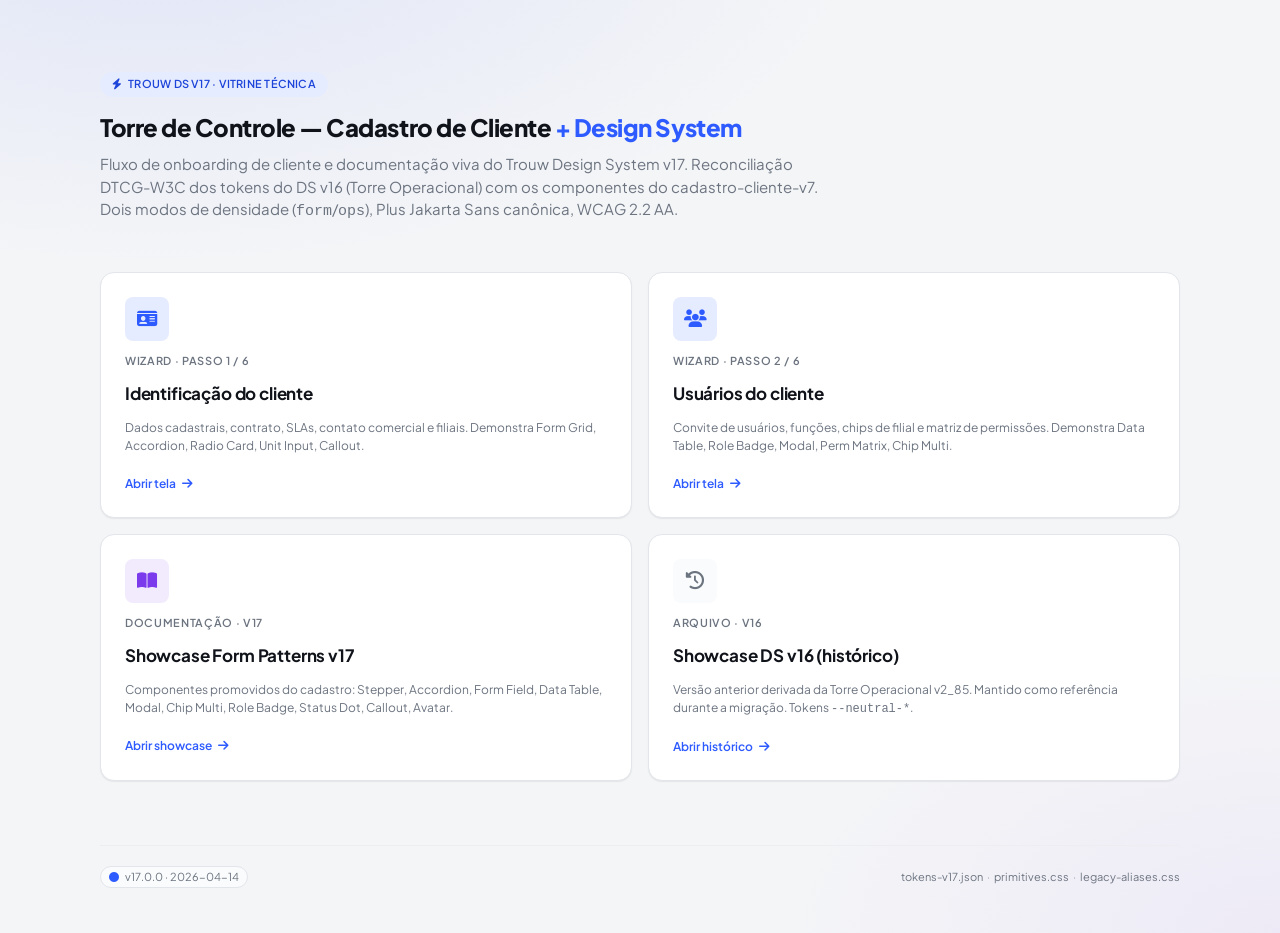
==== index.html @ 4d4650b5 "Initial commit — Torre de Controle Cadastro v1 + DS v17 - Hub (index.html) com links pras 4 paginas " ====
<!DOCTYPE html>
<html lang="pt-BR">
<head>
<meta charset="UTF-8">
<meta name="viewport" content="width=device-width, initial-scale=1.0">
<title>Torre de Controle · Cadastro & DS v17</title>
<meta name="description" content="Vitrine do Trouw Design System v17 — fluxo de cadastro de cliente e showcase de componentes.">
<link rel="stylesheet" href="https://cdnjs.cloudflare.com/ajax/libs/font-awesome/6.4.0/css/all.min.css">
<link rel="preconnect" href="https://fonts.googleapis.com">
<link rel="preconnect" href="https://fonts.gstatic.com" crossorigin>
<link href="https://fonts.googleapis.com/css2?family=Plus+Jakarta+Sans:wght@300;400;500;600;700;800&display=swap" rel="stylesheet">
<link rel="stylesheet" href="/styles/ds-v17-primitives.css">
<link rel="stylesheet" href="/styles/ds-v17-legacy-aliases.css">
<style>
  *{margin:0;padding:0;box-sizing:border-box}
  html,body{min-height:100%}
  body{
    font-family:var(--font-sans);
    background:
      radial-gradient(1200px 600px at 12% -10%, rgba(46,91,255,.10), transparent 60%),
      radial-gradient(900px 500px at 100% 100%, rgba(124,58,237,.06), transparent 55%),
      var(--bg-app);
    color:var(--text-default);
    display:flex;flex-direction:column;align-items:center;
    padding:72px 24px 48px;
  }
  .wrap{width:100%;max-width:1080px}

  header{margin-bottom:48px}
  .eyebrow{
    display:inline-flex;align-items:center;gap:var(--s-2);
    background:var(--primary-soft);
    color:var(--primary-hover);
    padding:var(--s-2h) var(--s-4);
    border-radius:var(--r-pill);
    font-size:var(--fs-xs);font-weight:var(--fw-semibold);
    letter-spacing:.02em;text-transform:uppercase;
    margin-bottom:var(--s-5);
  }
  h1{
    font-size:var(--fs-3xl);font-weight:var(--fw-extrabold);
    letter-spacing:-.02em;line-height:var(--lh-tight);
    margin-bottom:var(--s-4);
  }
  h1 em{font-style:normal;color:var(--primary)}
  .lede{
    font-size:var(--fs-lg);color:var(--text-muted);
    max-width:720px;line-height:var(--lh-default);
  }

  .grid{
    display:grid;grid-template-columns:repeat(2,1fr);
    gap:var(--s-5);margin-top:var(--s-10);
  }
  @media (max-width:720px){ .grid{grid-template-columns:1fr} }

  .card{
    background:var(--bg-surface);
    border:1px solid var(--border-default);
    border-radius:var(--r-xl);
    padding:var(--s-8);
    box-shadow:var(--sh-1);
    display:flex;flex-direction:column;gap:var(--s-4);
    text-decoration:none;color:inherit;
    transition:transform .15s ease, border-color .15s ease, box-shadow .15s ease;
  }
  .card:hover{
    transform:translateY(-2px);
    border-color:var(--border-focus);
    box-shadow:var(--sh-2);
  }
  .card:focus-visible{
    outline:2px solid var(--border-focus);outline-offset:3px;
  }
  .card-ico{
    width:44px;height:44px;border-radius:var(--r-base);
    background:var(--primary-soft);color:var(--primary);
    display:flex;align-items:center;justify-content:center;
    font-size:18px;
  }
  .card-kind{
    font-size:var(--fs-xs);color:var(--text-muted);
    text-transform:uppercase;letter-spacing:.06em;font-weight:var(--fw-semibold);
  }
  .card-title{
    font-size:var(--fs-xl);font-weight:var(--fw-bold);
    color:var(--text-default);letter-spacing:-.01em;
  }
  .card-desc{
    font-size:var(--fs-sm);color:var(--text-muted);line-height:var(--lh-default);
  }
  .card-cta{
    margin-top:var(--s-3);display:inline-flex;align-items:center;gap:var(--s-2);
    color:var(--primary);font-weight:var(--fw-semibold);font-size:var(--fs-sm);
  }
  .card-cta i{transition:transform .15s ease}
  .card:hover .card-cta i{transform:translateX(4px)}

  .card.variant-docs .card-ico{
    background:rgba(124,58,237,.10);color:#7C3AED;
  }
  .card.variant-archive .card-ico{
    background:var(--bg-subtle);color:var(--text-muted);
  }
  .card.variant-archive:hover{border-color:var(--border-strong)}

  footer{
    margin-top:64px;padding-top:var(--s-6);
    border-top:1px solid var(--border-subtle);
    font-size:var(--fs-xs);color:var(--text-subtle);
    display:flex;justify-content:space-between;align-items:center;
    flex-wrap:wrap;gap:var(--s-3);
  }
  footer a{color:var(--text-muted);text-decoration:none}
  footer a:hover{color:var(--primary)}
  .pill-tech{
    display:inline-flex;align-items:center;gap:var(--s-2);
    background:var(--bg-subtle);border:1px solid var(--border-default);
    border-radius:var(--r-pill);padding:var(--s-1) var(--s-3);
    font-size:var(--fs-xs);color:var(--text-muted);
  }
  .pill-tech i{color:var(--primary);font-size:10px}
</style>
</head>
<body>

<div class="wrap">
  <header>
    <span class="eyebrow"><i class="fas fa-bolt"></i> Trouw DS v17 · Vitrine Técnica</span>
    <h1>Torre de Controle — Cadastro de Cliente <em>+ Design System</em></h1>
    <p class="lede">
      Fluxo de onboarding de cliente e documentação viva do Trouw Design System v17.
      Reconciliação DTCG-W3C dos tokens do DS v16 (Torre Operacional) com os
      componentes do cadastro-cliente-v7. Dois modos de densidade (<code>form</code>/<code>ops</code>),
      Plus Jakarta Sans canônica, WCAG 2.2 AA.
    </p>
  </header>

  <main class="grid">

    <a href="/cadastro/step-1-identificacao" class="card">
      <div class="card-ico"><i class="fas fa-id-card"></i></div>
      <div class="card-kind">Wizard · Passo 1 / 6</div>
      <div class="card-title">Identificação do cliente</div>
      <p class="card-desc">
        Dados cadastrais, contrato, SLAs, contato comercial e filiais.
        Demonstra Form Grid, Accordion, Radio Card, Unit Input, Callout.
      </p>
      <span class="card-cta">Abrir tela <i class="fas fa-arrow-right"></i></span>
    </a>

    <a href="/cadastro/step-2-usuarios" class="card">
      <div class="card-ico"><i class="fas fa-users"></i></div>
      <div class="card-kind">Wizard · Passo 2 / 6</div>
      <div class="card-title">Usuários do cliente</div>
      <p class="card-desc">
        Convite de usuários, funções, chips de filial e matriz de permissões.
        Demonstra Data Table, Role Badge, Modal, Perm Matrix, Chip Multi.
      </p>
      <span class="card-cta">Abrir tela <i class="fas fa-arrow-right"></i></span>
    </a>

    <a href="/docs/showcase-v17" class="card variant-docs">
      <div class="card-ico"><i class="fas fa-book-open"></i></div>
      <div class="card-kind">Documentação · v17</div>
      <div class="card-title">Showcase Form Patterns v17</div>
      <p class="card-desc">
        Componentes promovidos do cadastro: Stepper, Accordion, Form Field,
        Data Table, Modal, Chip Multi, Role Badge, Status Dot, Callout, Avatar.
      </p>
      <span class="card-cta">Abrir showcase <i class="fas fa-arrow-right"></i></span>
    </a>

    <a href="/docs/showcase-v16" class="card variant-archive">
      <div class="card-ico"><i class="fas fa-clock-rotate-left"></i></div>
      <div class="card-kind">Arquivo · v16</div>
      <div class="card-title">Showcase DS v16 (histórico)</div>
      <p class="card-desc">
        Versão anterior derivada da Torre Operacional v2_85. Mantido como
        referência durante a migração. Tokens <code>--neutral-*</code>.
      </p>
      <span class="card-cta">Abrir histórico <i class="fas fa-arrow-right"></i></span>
    </a>

  </main>

  <footer>
    <div>
      <span class="pill-tech"><i class="fas fa-circle"></i> v17.0.0 · 2026-04-14</span>
    </div>
    <div>
      <a href="/tokens/tokens-v17.json" target="_blank">tokens-v17.json</a>
      &nbsp;·&nbsp;
      <a href="/styles/ds-v17-primitives.css" target="_blank">primitives.css</a>
      &nbsp;·&nbsp;
      <a href="/styles/ds-v17-legacy-aliases.css" target="_blank">legacy-aliases.css</a>
    </div>
  </footer>
</div>

</body>
</html>
---- styles/ds-v17-primitives.css ----
/* =====================================================================
   Trouw Design System v17 — Primitives & Semantics
   ---------------------------------------------------------------------
   Arquivo único, consumível direto em produto. Define as 2 camadas:
     1) Primitivos (gray-*, trouw-*, s-*, fs-*, r-*, sh-*, sev-*, op-*)
     2) Semânticos (bg-*, text-*, border-*, primary-*, feedback-*)

   Regras de ouro:
     · Nunca consuma primitivo direto em código de produto. Use semantic.
     · Default de densidade é "form". Adicione [data-density="ops"] no
       <body> (ou container) para a Torre / telas densas.
     · Fonte canônica: Plus Jakarta Sans + tabular-nums.

   Version: 17.0.0   ·   2026-04-14
   Sources: DS v16 + cadastro-cliente-v7
   ===================================================================== */

:root {
  /* ═══════════════════════════════════════════════════════════════════
     1 · PRIMITIVOS — CORES NEUTRAIS
     Nunca referencie em produto. Use via semantic.
     ═══════════════════════════════════════════════════════════════════ */
  --gray-0:   #FFFFFF;
  --gray-50:  #FAFBFC;
  --gray-100: #F4F5F7;
  --gray-150: #ECEEF1;  /* novo v17 — hover intermediário */
  --gray-200: #E2E5EA;
  --gray-300: #CBD0D9;
  --gray-400: #9AA2AE;
  --gray-500: #6C7480;
  --gray-600: #4A5160;
  --gray-700: #333A47;
  --gray-800: #1F242E;
  --gray-900: #10131A;
  --gray-950: #0B0E14;  /* dark mode deep */

  /* ═══════════════════════════════════════════════════════════════════
     PRIMITIVOS — MARCA (Trouw blue)
     ═══════════════════════════════════════════════════════════════════ */
  --trouw-50:  #F0F4FF;
  --trouw-100: #E6ECFF;
  --trouw-400: #5A7DFF;
  --trouw-500: #2E5BFF;
  --trouw-600: #1E45D9;

  /* ═══════════════════════════════════════════════════════════════════
     PRIMITIVOS — FEEDBACK / STATUS
     ═══════════════════════════════════════════════════════════════════ */
  --ok-100:     #DEF3E7;
  --ok-500:     #1F9E5C;

  --warn-100:   #FCF1DD;
  --warn-500:   #E89A1A;
  --warn-700:   #92400E;  /* text sobre warn-soft bg */

  --danger-100: #FCE7E5;
  --danger-500: #D9342B;
  --danger-600: #B82820;  /* destructive hover */

  --info-100:   #DEEBF6;
  --info-500:   #2E7DC1;

  /* ═══════════════════════════════════════════════════════════════════
     PRIMITIVOS — SEVERIDADE (oficial v17)
     Eventos, alertas, prioridade de SM. Usar com variante -soft também.
     ═══════════════════════════════════════════════════════════════════ */
  --sev-info:      var(--gray-500);
  --sev-info-soft: rgba(108, 116, 128, .12);
  --sev-low:       var(--info-500);
  --sev-low-soft:  rgba(46, 125, 193, .12);
  --sev-med:       var(--warn-500);
  --sev-med-soft:  rgba(232, 154, 26, .14);
  --sev-high:      #E85D1A;
  --sev-high-soft: rgba(232, 93, 26, .14);
  --sev-crit:      var(--danger-500);
  --sev-crit-soft: rgba(217, 52, 43, .14);

  /* ═══════════════════════════════════════════════════════════════════
     PRIMITIVOS — OPERAÇÃO (antes "cliente")
     Cor de identificação visual por contrato.
     ═══════════════════════════════════════════════════════════════════ */
  --op-kellux:  #7C3AED;
  --op-bombril: #0891B2;
  --op-fenza:   #65A30D;

  /* AI accent — sugestões geradas por agente */
  --ai-600: #7C3AED;

  /* ═══════════════════════════════════════════════════════════════════
     PRIMITIVOS — SPACING
     Base 4pt. Nomenclatura --s-N.
     ═══════════════════════════════════════════════════════════════════ */
  --s-1:   2px;
  --s-2h:  4px;   /* half — base 4pt */
  --s-2:   6px;
  --s-3:   8px;
  --s-4:  12px;
  --s-5:  16px;
  --s-6:  20px;
  --s-8:  24px;
  --s-9:  28px;
  --s-10: 32px;
  --s-12: 48px;   /* novo v17 */

  /* ═══════════════════════════════════════════════════════════════════
     PRIMITIVOS — TIPOGRAFIA
     Default: mode "form". Alternar via [data-density="ops"].
     ═══════════════════════════════════════════════════════════════════ */
  --font-sans: 'Plus Jakarta Sans', system-ui, -apple-system, 'Segoe UI',
               Roboto, Helvetica, Arial, sans-serif;
  --font-mono: 'JetBrains Mono', ui-monospace, SFMono-Regular, Menlo,
               Consolas, monospace;

  /* Font weights */
  --fw-light:      300;
  --fw-regular:    400;
  --fw-medium:     500;
  --fw-semibold:   600;
  --fw-bold:       700;
  --fw-extrabold:  800;

  /* Line heights */
  --lh-tight:   1.2;
  --lh-snug:    1.35;
  --lh-default: 1.5;
  --lh-relaxed: 1.65;

  /* Font sizes — mode form (default) */
  --fs-xs:   11px;
  --fs-sm:   12px;
  --fs-base: 13px;
  --fs-md:   14px;
  --fs-lg:   15px;
  --fs-xl:   17px;
  --fs-2xl:  20px;
  --fs-3xl:  24px;

  /* ═══════════════════════════════════════════════════════════════════
     PRIMITIVOS — RADIUS
     ═══════════════════════════════════════════════════════════════════ */
  --r-sm:   4px;
  --r-md:   6px;
  --r-base: 8px;
  --r-lg:  10px;
  --r-xl:  14px;
  --r-2xl: 20px;
  --r-pill: 999px;

  /* ═══════════════════════════════════════════════════════════════════
     PRIMITIVOS — SHADOWS
     Valores v7 — mais sutis, melhores em light mode.
     ═══════════════════════════════════════════════════════════════════ */
  --sh-1: 0 1px 2px rgba(15, 20, 30, .04),
          0 1px 1px rgba(15, 20, 30, .03);
  --sh-2: 0 4px 12px rgba(15, 20, 30, .06),
          0 2px  4px rgba(15, 20, 30, .04);
  --sh-3: 0 12px 32px rgba(15, 20, 30, .10),
          0  4px  8px rgba(15, 20, 30, .05);

  /* ═══════════════════════════════════════════════════════════════════
     2 · SEMÂNTICOS — BACKGROUNDS
     Esses são os tokens que o produto consome.
     ═══════════════════════════════════════════════════════════════════ */
  --bg-app:      var(--gray-100);
  --bg-surface:  var(--gray-0);
  --bg-subtle:   var(--gray-50);
  --bg-sunken:   var(--gray-100);
  --bg-emphasis: var(--gray-150);
  --bg-hover:    var(--gray-100);
  --bg-active:   var(--gray-150);
  --bg-inverse:  var(--gray-900);

  /* ═══════════════════════════════════════════════════════════════════
     SEMÂNTICOS — TEXT
     ═══════════════════════════════════════════════════════════════════ */
  --text-default: var(--gray-900);
  --text-muted:   var(--gray-500);  /* AA em todos os bg */
  --text-subtle:  var(--gray-400);
  --text-inverse: var(--gray-0);
  --text-brand:   var(--trouw-600);
  /* NOTA: --text-t4 foi REMOVIDO na v17 (falhava WCAG AA 1.67:1). */

  /* ═══════════════════════════════════════════════════════════════════
     SEMÂNTICOS — BORDERS
     ═══════════════════════════════════════════════════════════════════ */
  --border-default: var(--gray-200);
  --border-strong:  var(--gray-300);
  --border-subtle:  var(--gray-150);  /* divisor interno sutil */
  --border-focus:   var(--trouw-500);

  /* ═══════════════════════════════════════════════════════════════════
     SEMÂNTICOS — PRIMARY
     ═══════════════════════════════════════════════════════════════════ */
  --primary:             var(--trouw-500);
  --primary-hover:       var(--trouw-600);
  --primary-soft:        var(--trouw-100);
  --primary-soft-strong: rgba(46, 91, 255, .20);

  /* ═══════════════════════════════════════════════════════════════════
     SEMÂNTICOS — FEEDBACK (ok / warn / danger / info)
     ═══════════════════════════════════════════════════════════════════ */
  --feedback-ok:          var(--ok-500);
  --feedback-ok-soft:     var(--ok-100);
  --feedback-warn:        var(--warn-500);
  --feedback-warn-soft:   var(--warn-100);
  --feedback-danger:      var(--danger-500);
  --feedback-danger-soft: var(--danger-100);
  --feedback-info:        var(--info-500);
  --feedback-info-soft:   var(--info-100);
}

/* =====================================================================
   MODE ops — DENSIDADE ALTA (Torre Operacional)
   Ativar com [data-density="ops"] no <body> ou container raiz.
   Só redefine fontSizes. O resto permanece.
   ===================================================================== */
[data-density="ops"] {
  --fs-3xs:  8px;
  --fs-2xs:  9px;
  --fs-xs:  10px;
  --fs-sm:  11px;
  --fs-base:12px;
  --fs-md:  13px;
  --fs-lg:  14px;
  --fs-xl:  16px;
  --fs-2xl: 18px;
  --fs-3xl: 21px;
}

/* =====================================================================
   BASE — reset mínimo + fonte canônica
   Opcional — importe apenas se quiser aplicar default no body.
   ===================================================================== */
html {
  -webkit-text-size-adjust: 100%;
  -webkit-font-smoothing: antialiased;
  -moz-osx-font-smoothing: grayscale;
  text-rendering: optimizeLegibility;
}

body {
  font-family: var(--font-sans);
  font-size: var(--fs-base);
  font-weight: var(--fw-regular);
  line-height: var(--lh-default);
  color: var(--text-default);
  background: var(--bg-app);
}

/* Números com tabular-nums — crítico pra tabelas, códigos, KPIs */
.num,
.tnum,
[data-num],
table td,
table th,
code,
kbd,
samp,
pre {
  font-variant-numeric: tabular-nums;
  font-feature-settings: 'tnum' 1;
}

/* Foco visível (WCAG 2.2 AA) */
:focus-visible {
  outline: 2px solid var(--border-focus);
  outline-offset: 2px;
  border-radius: var(--r-sm);
}

/* Respeita preferência de redução de movimento */
@media (prefers-reduced-motion: reduce) {
  *,
  *::before,
  *::after {
    animation-duration: 0.01ms !important;
    animation-iteration-count: 1 !important;
    transition-duration: 0.01ms !important;
    scroll-behavior: auto !important;
  }
}
---- styles/ds-v17-legacy-aliases.css ----
/* =====================================================================
   Trouw DS v17 — Legacy Aliases (v16 → v17)
   ---------------------------------------------------------------------
   IMPORTAR SEMPRE DEPOIS de ds-v17-primitives.css.

   Propósito:
     Mapear nomes antigos do DS v16 para os novos tokens da v17, pra
     que arquivos legados (torre-operacional-v2_85, showcase-v16, etc.)
     continuem funcionando enquanto o time migra.

   Escopo temporário:
     · Remover quando todos os produtos estiverem migrados.
     · Target: v18 (pós-migração da Torre em produção).

   Não adicione aliases novos aqui. Se um token v16 foi removido
   intencionalmente (ex: --t4), NÃO crie alias — corrija o consumo.

   Version: 17.0.0   ·   2026-04-14
   ===================================================================== */

:root {
  /* ═══════════════════════════════════════════════════════════════════
     CORES NEUTRAIS — --neutral-* → --gray-*
     ═══════════════════════════════════════════════════════════════════ */
  --neutral-0:   var(--gray-0);
  --neutral-50:  var(--gray-50);
  --neutral-100: var(--gray-100);
  --neutral-200: var(--gray-200);
  --neutral-300: var(--gray-300);
  --neutral-400: var(--gray-400);
  --neutral-500: var(--gray-500);
  --neutral-600: var(--gray-600);
  --neutral-700: var(--gray-700);
  --neutral-800: var(--gray-800);
  --neutral-900: var(--gray-900);
  --neutral-950: var(--gray-950);

  /* ═══════════════════════════════════════════════════════════════════
     MARCA — --info-500 (v16 era primary) → --primary / --trouw-500
     Obs: --info-500 legado apontava pra azul primário. Na v17 o
     azul primário é --trouw-500 e --info-500 é feedback informativo.
     Para não quebrar v16 que usava --info-500 como primário, NÃO
     criamos alias inverso. Migrar chamadas manualmente:
       --info-500 (uso primário no v16) → --primary
       --info-500 (uso informativo no v16) → --feedback-info
     ═══════════════════════════════════════════════════════════════════ */

  /* ═══════════════════════════════════════════════════════════════════
     FEEDBACK — nomes v16 → v17 (adiciona sufixo numérico)
     ═══════════════════════════════════════════════════════════════════ */
  --success-500: var(--ok-500);
  --success-50:  var(--ok-100);
  --success-200: var(--ok-100);  /* v16 tinha 2 softs; v17 consolida em 1 */

  --warning-500: var(--warn-500);
  --warning-700: var(--warn-700);
  --warning-50:  var(--warn-100);
  --warning-200: var(--warn-100);

  --danger-50:   var(--danger-100);
  --danger-200:  var(--danger-100);

  /* ═══════════════════════════════════════════════════════════════════
     SPACING — --space-* → --s-*
     ═══════════════════════════════════════════════════════════════════ */
  --space-1: var(--s-2h);   /* 4px */
  --space-2: var(--s-3);    /* 8px */
  --space-3: var(--s-4);    /* 12px */
  --space-4: var(--s-5);    /* 16px */
  --space-5: var(--s-6);    /* 20px */
  --space-6: var(--s-8);    /* 24px */
  --space-7: var(--s-9);    /* 28px */
  --space-8: var(--s-10);   /* 32px */

  /* ═══════════════════════════════════════════════════════════════════
     TIPOGRAFIA — --text-N (v16 font-size) → --fs-N
     OBS: v16 usava --text-md, v17 tem granularidade diferente.
     Mapeamento abaixo resolve pros nomes legados.
     ═══════════════════════════════════════════════════════════════════ */
  --text-2xs: var(--fs-xs);   /* v16 8px → v17 11px no form, 9px ops */
  --text-xs:  var(--fs-xs);
  --text-sm:  var(--fs-sm);
  --text-base:var(--fs-base);
  --text-md:  var(--fs-base); /* v16 13px = v17 base */
  --text-lg:  var(--fs-lg);
  --text-xl:  var(--fs-xl);
  --text-2xl: var(--fs-2xl);
  --text-3xl: var(--fs-3xl);

  /* Aliases de font-family que existiam em v16 (apontavam todos pra
     Plus Jakarta — eram redundantes). Consolidar em --font-sans. */
  --font: var(--font-sans);
  --f-d:  var(--font-sans);
  --f-u:  var(--font-sans);
  --f-m:  var(--font-sans);

  /* ═══════════════════════════════════════════════════════════════════
     RADIUS — --radius-* → --r-*
     ═══════════════════════════════════════════════════════════════════ */
  --radius-sm:   var(--r-sm);
  --radius-md:   var(--r-md);
  --radius-base: var(--r-base);
  --radius-lg:   var(--r-lg);
  --radius-xl:   var(--r-xl);
  --radius-2xl:  var(--r-2xl);
  --radius-full: var(--r-pill);

  /* ═══════════════════════════════════════════════════════════════════
     ELEVATION — --elev-N → --sh-N
     ═══════════════════════════════════════════════════════════════════ */
  --elev-1: var(--sh-1);
  --elev-2: var(--sh-2);
  --elev-3: var(--sh-3);

  /* ═══════════════════════════════════════════════════════════════════
     BG — --sN → --bg-*
     ═══════════════════════════════════════════════════════════════════ */
  --s1: var(--bg-surface);
  --s2: var(--bg-subtle);
  --s3: var(--bg-sunken);
  --s4: var(--bg-emphasis);

  --bg:         var(--bg-app);
  --canvas:     var(--bg-app);
  --sidebar-bg: var(--bg-surface);

  /* ═══════════════════════════════════════════════════════════════════
     TEXT — --tN → --text-*
     NOTA: --t4 NÃO tem alias. Era o cinza 1.67:1 (falha AA).
     Se algo ainda referenciar --t4, corrigir manualmente pra
     --text-subtle com opacity ≤0.7 OU repensar hierarquia.
     ═══════════════════════════════════════════════════════════════════ */
  --t1: var(--text-default);
  --t2: var(--text-muted);
  --t3: var(--text-subtle);
  /* --t4: REMOVIDO sem alias. */

  /* ═══════════════════════════════════════════════════════════════════
     BORDER — --border / --bN → --border-*
     ═══════════════════════════════════════════════════════════════════ */
  --border: var(--border-default);
  --b1:     var(--border-default);
  --b2:     var(--border-strong);
  --b3:     var(--border-strong);  /* v16 b3 raramente usado → strong */

  /* ═══════════════════════════════════════════════════════════════════
     ACCENT / PRIMARY — --blue* → --primary*
     ═══════════════════════════════════════════════════════════════════ */
  --blue:    var(--primary);
  --blue-s:  var(--primary-soft);
  --blue-m:  var(--primary-soft-strong);

  /* ═══════════════════════════════════════════════════════════════════
     FEEDBACK DIRECT — cores diretas do v16 → --feedback-*
     ═══════════════════════════════════════════════════════════════════ */
  --red:     var(--feedback-danger);
  --red-s:   var(--feedback-danger-soft);

  --amber:   var(--feedback-warn);
  --amber-s: var(--feedback-warn-soft);

  --green:   var(--feedback-ok);
  --green-s: var(--feedback-ok-soft);

  --cyan:    var(--feedback-info);

  /* --orange não era feedback, era severidade high. Mapear. */
  --orange:  var(--sev-high);

  /* --purple era usado só em ai-600. Manter ai-600 direto. */
  /* --purple: NÃO aliased — corrigir manualmente pra --ai-600 */

  /* ═══════════════════════════════════════════════════════════════════
     RISK (SM Card) → SEVERIDADE
     v16 tinha --risk-low/medium/high/critical. v17 promove pra
     --sev-low/med/high/crit oficial.
     ═══════════════════════════════════════════════════════════════════ */
  --risk-low:      var(--sev-low);
  --risk-medium:   var(--sev-med);
  --risk-high:     var(--sev-high);
  --risk-critical: var(--sev-crit);
}

/* =====================================================================
   DEPRECATION WARNINGS (debug)
   Descomente pra highlightar usos legados via outline vermelho
   durante auditoria visual. Não deixe em produção.
   ===================================================================== */
/*
[class*="--neutral-"],
[class*="--space-"],
[class*="--text-xs"],
[class*="--radius-"],
[class*="--elev-"] {
  outline: 1px dashed var(--feedback-danger) !important;
}
*/
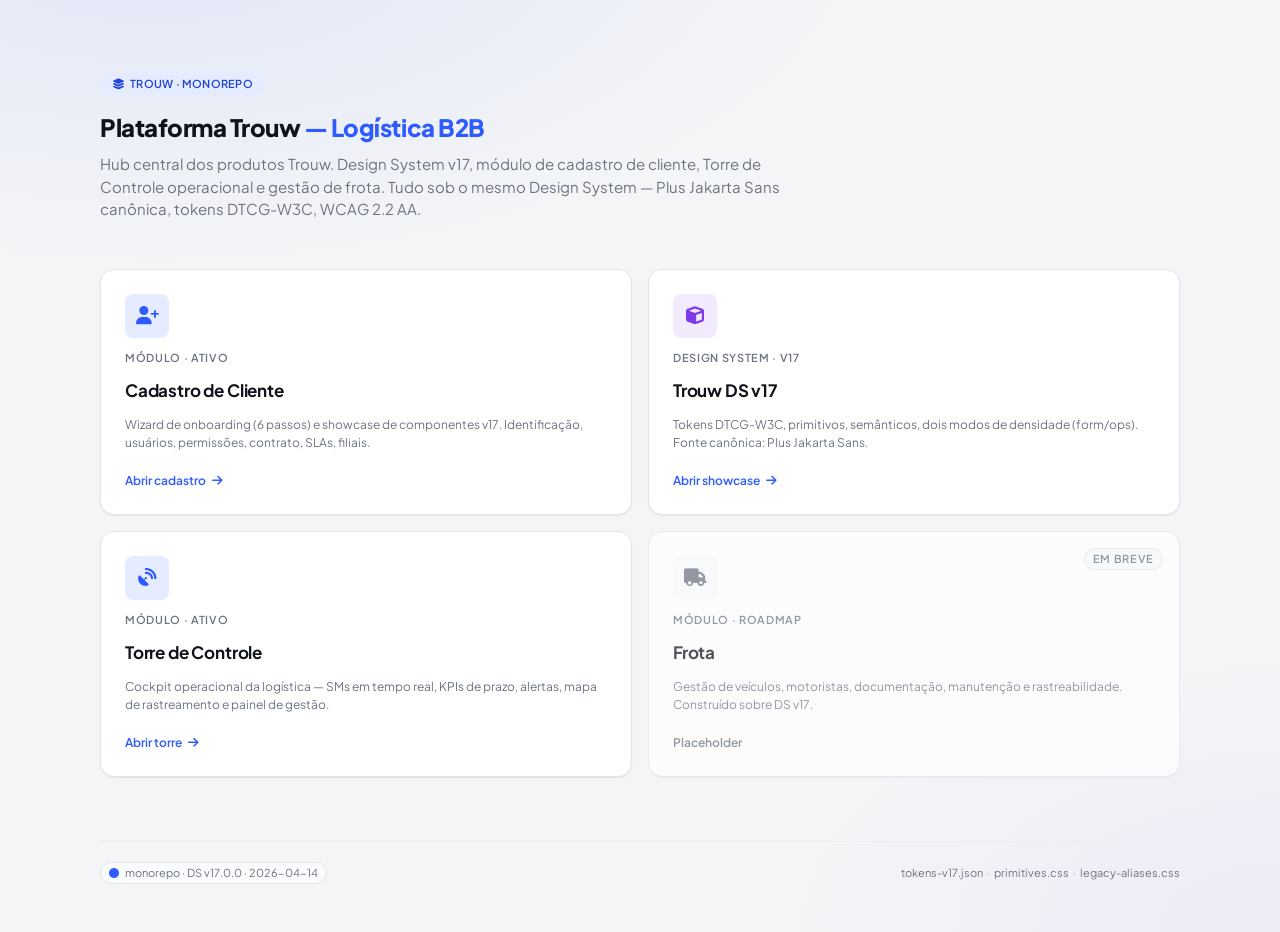
==== commit bc3676c7: "feat: Torre de Controle entra no monorepo - Adiciona torre-de-controle/index.html (base v2_86 — cock" ====
--- a/index.html
+++ b/index.html
@@ -3,14 +3,14 @@
 <head>
 <meta charset="UTF-8">
 <meta name="viewport" content="width=device-width, initial-scale=1.0">
-<title>Torre de Controle · Cadastro & DS v17</title>
-<meta name="description" content="Vitrine do Trouw Design System v17 — fluxo de cadastro de cliente e showcase de componentes.">
+<title>Trouw · Monorepo</title>
+<meta name="description" content="Monorepo Trouw — Design System v17, Cadastro, Torre de Controle e Frota.">
 <link rel="stylesheet" href="https://cdnjs.cloudflare.com/ajax/libs/font-awesome/6.4.0/css/all.min.css">
 <link rel="preconnect" href="https://fonts.googleapis.com">
 <link rel="preconnect" href="https://fonts.gstatic.com" crossorigin>
 <link href="https://fonts.googleapis.com/css2?family=Plus+Jakarta+Sans:wght@300;400;500;600;700;800&display=swap" rel="stylesheet">
-<link rel="stylesheet" href="/styles/ds-v17-primitives.css">
-<link rel="stylesheet" href="/styles/ds-v17-legacy-aliases.css">
+<link rel="stylesheet" href="/ds/v17/styles/ds-v17-primitives.css">
+<link rel="stylesheet" href="/ds/v17/styles/ds-v17-legacy-aliases.css">
 <style>
   *{margin:0;padding:0;box-sizing:border-box}
   html,body{min-height:100%}
@@ -63,6 +63,7 @@
     display:flex;flex-direction:column;gap:var(--s-4);
     text-decoration:none;color:inherit;
     transition:transform .15s ease, border-color .15s ease, box-shadow .15s ease;
+    position:relative;
   }
   .card:hover{
     transform:translateY(-2px);
@@ -96,13 +97,26 @@
   .card-cta i{transition:transform .15s ease}
   .card:hover .card-cta i{transform:translateX(4px)}
 
-  .card.variant-docs .card-ico{
+  .card.variant-ds .card-ico{
     background:rgba(124,58,237,.10);color:#7C3AED;
   }
-  .card.variant-archive .card-ico{
+  .card.variant-soon{
+    opacity:.72;
+  }
+  .card.variant-soon .card-ico{
     background:var(--bg-subtle);color:var(--text-muted);
   }
-  .card.variant-archive:hover{border-color:var(--border-strong)}
+  .card.variant-soon:hover{border-color:var(--border-strong);transform:none;box-shadow:var(--sh-1)}
+  .card.variant-soon .card-cta{color:var(--text-muted)}
+  .card.variant-soon .card-cta i{display:none}
+  .badge-soon{
+    position:absolute;top:var(--s-5);right:var(--s-5);
+    font-size:var(--fs-xs);font-weight:var(--fw-semibold);
+    background:var(--bg-subtle);color:var(--text-muted);
+    padding:var(--s-1) var(--s-3);border-radius:var(--r-pill);
+    text-transform:uppercase;letter-spacing:.06em;
+    border:1px solid var(--border-default);
+  }
 
   footer{
     margin-top:64px;padding-top:var(--s-6);
@@ -126,74 +140,74 @@
 
 <div class="wrap">
   <header>
-    <span class="eyebrow"><i class="fas fa-bolt"></i> Trouw DS v17 · Vitrine Técnica</span>
-    <h1>Torre de Controle — Cadastro de Cliente <em>+ Design System</em></h1>
+    <span class="eyebrow"><i class="fas fa-layer-group"></i> Trouw · Monorepo</span>
+    <h1>Plataforma Trouw <em>— Logística B2B</em></h1>
     <p class="lede">
-      Fluxo de onboarding de cliente e documentação viva do Trouw Design System v17.
-      Reconciliação DTCG-W3C dos tokens do DS v16 (Torre Operacional) com os
-      componentes do cadastro-cliente-v7. Dois modos de densidade (<code>form</code>/<code>ops</code>),
-      Plus Jakarta Sans canônica, WCAG 2.2 AA.
+      Hub central dos produtos Trouw. Design System v17, módulo de cadastro de cliente,
+      Torre de Controle operacional e gestão de frota. Tudo sob o mesmo Design System —
+      Plus Jakarta Sans canônica, tokens DTCG-W3C, WCAG 2.2 AA.
     </p>
   </header>
 
   <main class="grid">
 
-    <a href="/cadastro/step-1-identificacao" class="card">
-      <div class="card-ico"><i class="fas fa-id-card"></i></div>
-      <div class="card-kind">Wizard · Passo 1 / 6</div>
-      <div class="card-title">Identificação do cliente</div>
-      <p class="card-desc">
-        Dados cadastrais, contrato, SLAs, contato comercial e filiais.
-        Demonstra Form Grid, Accordion, Radio Card, Unit Input, Callout.
-      </p>
-      <span class="card-cta">Abrir tela <i class="fas fa-arrow-right"></i></span>
+    <a href="/cadastro/cliente/" class="card">
+      <div class="card-ico"><i class="fas fa-user-plus"></i></div>
+      <div class="card-kind">Módulo · Ativo</div>
+      <div class="card-title">Cadastro de Cliente</div>
+      <p class="card-desc">
+        Wizard de onboarding (6 passos) e showcase de componentes v17.
+        Identificação, usuários, permissões, contrato, SLAs, filiais.
+      </p>
+      <span class="card-cta">Abrir cadastro <i class="fas fa-arrow-right"></i></span>
     </a>
 
-    <a href="/cadastro/step-2-usuarios" class="card">
-      <div class="card-ico"><i class="fas fa-users"></i></div>
-      <div class="card-kind">Wizard · Passo 2 / 6</div>
-      <div class="card-title">Usuários do cliente</div>
-      <p class="card-desc">
-        Convite de usuários, funções, chips de filial e matriz de permissões.
-        Demonstra Data Table, Role Badge, Modal, Perm Matrix, Chip Multi.
-      </p>
-      <span class="card-cta">Abrir tela <i class="fas fa-arrow-right"></i></span>
-    </a>
-
-    <a href="/docs/showcase-v17" class="card variant-docs">
-      <div class="card-ico"><i class="fas fa-book-open"></i></div>
-      <div class="card-kind">Documentação · v17</div>
-      <div class="card-title">Showcase Form Patterns v17</div>
-      <p class="card-desc">
-        Componentes promovidos do cadastro: Stepper, Accordion, Form Field,
-        Data Table, Modal, Chip Multi, Role Badge, Status Dot, Callout, Avatar.
+    <a href="/cadastro/cliente/docs/showcase-v17" class="card variant-ds">
+      <div class="card-ico"><i class="fas fa-cube"></i></div>
+      <div class="card-kind">Design System · v17</div>
+      <div class="card-title">Trouw DS v17</div>
+      <p class="card-desc">
+        Tokens DTCG-W3C, primitivos, semânticos, dois modos de densidade
+        (form/ops). Fonte canônica: Plus Jakarta Sans.
       </p>
       <span class="card-cta">Abrir showcase <i class="fas fa-arrow-right"></i></span>
     </a>
 
-    <a href="/docs/showcase-v16" class="card variant-archive">
-      <div class="card-ico"><i class="fas fa-clock-rotate-left"></i></div>
-      <div class="card-kind">Arquivo · v16</div>
-      <div class="card-title">Showcase DS v16 (histórico)</div>
-      <p class="card-desc">
-        Versão anterior derivada da Torre Operacional v2_85. Mantido como
-        referência durante a migração. Tokens <code>--neutral-*</code>.
-      </p>
-      <span class="card-cta">Abrir histórico <i class="fas fa-arrow-right"></i></span>
+    <a href="/torre-de-controle/" class="card">
+      <div class="card-ico"><i class="fas fa-satellite-dish"></i></div>
+      <div class="card-kind">Módulo · Ativo</div>
+      <div class="card-title">Torre de Controle</div>
+      <p class="card-desc">
+        Cockpit operacional da logística — SMs em tempo real, KPIs de prazo,
+        alertas, mapa de rastreamento e painel de gestão.
+      </p>
+      <span class="card-cta">Abrir torre <i class="fas fa-arrow-right"></i></span>
     </a>
+
+    <div class="card variant-soon" aria-disabled="true">
+      <span class="badge-soon">em breve</span>
+      <div class="card-ico"><i class="fas fa-truck"></i></div>
+      <div class="card-kind">Módulo · Roadmap</div>
+      <div class="card-title">Frota</div>
+      <p class="card-desc">
+        Gestão de veículos, motoristas, documentação, manutenção e rastreabilidade.
+        Construído sobre DS v17.
+      </p>
+      <span class="card-cta">Placeholder</span>
+    </div>
 
   </main>
 
   <footer>
     <div>
-      <span class="pill-tech"><i class="fas fa-circle"></i> v17.0.0 · 2026-04-14</span>
+      <span class="pill-tech"><i class="fas fa-circle"></i> monorepo · DS v17.0.0 · 2026-04-14</span>
     </div>
     <div>
-      <a href="/tokens/tokens-v17.json" target="_blank">tokens-v17.json</a>
+      <a href="/ds/v17/tokens-v17.json" target="_blank">tokens-v17.json</a>
       &nbsp;·&nbsp;
-      <a href="/styles/ds-v17-primitives.css" target="_blank">primitives.css</a>
+      <a href="/ds/v17/styles/ds-v17-primitives.css" target="_blank">primitives.css</a>
       &nbsp;·&nbsp;
-      <a href="/styles/ds-v17-legacy-aliases.css" target="_blank">legacy-aliases.css</a>
+      <a href="/ds/v17/styles/ds-v17-legacy-aliases.css" target="_blank">legacy-aliases.css</a>
     </div>
   </footer>
 </div>
--- a/ds/v17/styles/ds-v17-primitives.css
+++ b/ds/v17/styles/ds-v17-primitives.css
@@ -0,0 +1,281 @@
+/* =====================================================================
+   Trouw Design System v17 — Primitives & Semantics
+   ---------------------------------------------------------------------
+   Arquivo único, consumível direto em produto. Define as 2 camadas:
+     1) Primitivos (gray-*, trouw-*, s-*, fs-*, r-*, sh-*, sev-*, op-*)
+     2) Semânticos (bg-*, text-*, border-*, primary-*, feedback-*)
+
+   Regras de ouro:
+     · Nunca consuma primitivo direto em código de produto. Use semantic.
+     · Default de densidade é "form". Adicione [data-density="ops"] no
+       <body> (ou container) para a Torre / telas densas.
+     · Fonte canônica: Plus Jakarta Sans + tabular-nums.
+
+   Version: 17.0.0   ·   2026-04-14
+   Sources: DS v16 + cadastro-cliente-v7
+   ===================================================================== */
+
+:root {
+  /* ═══════════════════════════════════════════════════════════════════
+     1 · PRIMITIVOS — CORES NEUTRAIS
+     Nunca referencie em produto. Use via semantic.
+     ═══════════════════════════════════════════════════════════════════ */
+  --gray-0:   #FFFFFF;
+  --gray-50:  #FAFBFC;
+  --gray-100: #F4F5F7;
+  --gray-150: #ECEEF1;  /* novo v17 — hover intermediário */
+  --gray-200: #E2E5EA;
+  --gray-300: #CBD0D9;
+  --gray-400: #9AA2AE;
+  --gray-500: #6C7480;
+  --gray-600: #4A5160;
+  --gray-700: #333A47;
+  --gray-800: #1F242E;
+  --gray-900: #10131A;
+  --gray-950: #0B0E14;  /* dark mode deep */
+
+  /* ═══════════════════════════════════════════════════════════════════
+     PRIMITIVOS — MARCA (Trouw blue)
+     ═══════════════════════════════════════════════════════════════════ */
+  --trouw-50:  #F0F4FF;
+  --trouw-100: #E6ECFF;
+  --trouw-400: #5A7DFF;
+  --trouw-500: #2E5BFF;
+  --trouw-600: #1E45D9;
+
+  /* ═══════════════════════════════════════════════════════════════════
+     PRIMITIVOS — FEEDBACK / STATUS
+     ═══════════════════════════════════════════════════════════════════ */
+  --ok-100:     #DEF3E7;
+  --ok-500:     #1F9E5C;
+
+  --warn-100:   #FCF1DD;
+  --warn-500:   #E89A1A;
+  --warn-700:   #92400E;  /* text sobre warn-soft bg */
+
+  --danger-100: #FCE7E5;
+  --danger-500: #D9342B;
+  --danger-600: #B82820;  /* destructive hover */
+
+  --info-100:   #DEEBF6;
+  --info-500:   #2E7DC1;
+
+  /* ═══════════════════════════════════════════════════════════════════
+     PRIMITIVOS — SEVERIDADE (oficial v17)
+     Eventos, alertas, prioridade de SM. Usar com variante -soft também.
+     ═══════════════════════════════════════════════════════════════════ */
+  --sev-info:      var(--gray-500);
+  --sev-info-soft: rgba(108, 116, 128, .12);
+  --sev-low:       var(--info-500);
+  --sev-low-soft:  rgba(46, 125, 193, .12);
+  --sev-med:       var(--warn-500);
+  --sev-med-soft:  rgba(232, 154, 26, .14);
+  --sev-high:      #E85D1A;
+  --sev-high-soft: rgba(232, 93, 26, .14);
+  --sev-crit:      var(--danger-500);
+  --sev-crit-soft: rgba(217, 52, 43, .14);
+
+  /* ═══════════════════════════════════════════════════════════════════
+     PRIMITIVOS — OPERAÇÃO (antes "cliente")
+     Cor de identificação visual por contrato.
+     ═══════════════════════════════════════════════════════════════════ */
+  --op-kellux:  #7C3AED;
+  --op-bombril: #0891B2;
+  --op-fenza:   #65A30D;
+
+  /* AI accent — sugestões geradas por agente */
+  --ai-600: #7C3AED;
+
+  /* ═══════════════════════════════════════════════════════════════════
+     PRIMITIVOS — SPACING
+     Base 4pt. Nomenclatura --s-N.
+     ═══════════════════════════════════════════════════════════════════ */
+  --s-1:   2px;
+  --s-2h:  4px;   /* half — base 4pt */
+  --s-2:   6px;
+  --s-3:   8px;
+  --s-4:  12px;
+  --s-5:  16px;
+  --s-6:  20px;
+  --s-8:  24px;
+  --s-9:  28px;
+  --s-10: 32px;
+  --s-12: 48px;   /* novo v17 */
+
+  /* ═══════════════════════════════════════════════════════════════════
+     PRIMITIVOS — TIPOGRAFIA
+     Default: mode "form". Alternar via [data-density="ops"].
+     ═══════════════════════════════════════════════════════════════════ */
+  --font-sans: 'Plus Jakarta Sans', system-ui, -apple-system, 'Segoe UI',
+               Roboto, Helvetica, Arial, sans-serif;
+  --font-mono: 'JetBrains Mono', ui-monospace, SFMono-Regular, Menlo,
+               Consolas, monospace;
+
+  /* Font weights */
+  --fw-light:      300;
+  --fw-regular:    400;
+  --fw-medium:     500;
+  --fw-semibold:   600;
+  --fw-bold:       700;
+  --fw-extrabold:  800;
+
+  /* Line heights */
+  --lh-tight:   1.2;
+  --lh-snug:    1.35;
+  --lh-default: 1.5;
+  --lh-relaxed: 1.65;
+
+  /* Font sizes — mode form (default) */
+  --fs-xs:   11px;
+  --fs-sm:   12px;
+  --fs-base: 13px;
+  --fs-md:   14px;
+  --fs-lg:   15px;
+  --fs-xl:   17px;
+  --fs-2xl:  20px;
+  --fs-3xl:  24px;
+
+  /* ═══════════════════════════════════════════════════════════════════
+     PRIMITIVOS — RADIUS
+     ═══════════════════════════════════════════════════════════════════ */
+  --r-sm:   4px;
+  --r-md:   6px;
+  --r-base: 8px;
+  --r-lg:  10px;
+  --r-xl:  14px;
+  --r-2xl: 20px;
+  --r-pill: 999px;
+
+  /* ═══════════════════════════════════════════════════════════════════
+     PRIMITIVOS — SHADOWS
+     Valores v7 — mais sutis, melhores em light mode.
+     ═══════════════════════════════════════════════════════════════════ */
+  --sh-1: 0 1px 2px rgba(15, 20, 30, .04),
+          0 1px 1px rgba(15, 20, 30, .03);
+  --sh-2: 0 4px 12px rgba(15, 20, 30, .06),
+          0 2px  4px rgba(15, 20, 30, .04);
+  --sh-3: 0 12px 32px rgba(15, 20, 30, .10),
+          0  4px  8px rgba(15, 20, 30, .05);
+
+  /* ═══════════════════════════════════════════════════════════════════
+     2 · SEMÂNTICOS — BACKGROUNDS
+     Esses são os tokens que o produto consome.
+     ═══════════════════════════════════════════════════════════════════ */
+  --bg-app:      var(--gray-100);
+  --bg-surface:  var(--gray-0);
+  --bg-subtle:   var(--gray-50);
+  --bg-sunken:   var(--gray-100);
+  --bg-emphasis: var(--gray-150);
+  --bg-hover:    var(--gray-100);
+  --bg-active:   var(--gray-150);
+  --bg-inverse:  var(--gray-900);
+
+  /* ═══════════════════════════════════════════════════════════════════
+     SEMÂNTICOS — TEXT
+     ═══════════════════════════════════════════════════════════════════ */
+  --text-default: var(--gray-900);
+  --text-muted:   var(--gray-500);  /* AA em todos os bg */
+  --text-subtle:  var(--gray-400);
+  --text-inverse: var(--gray-0);
+  --text-brand:   var(--trouw-600);
+  /* NOTA: --text-t4 foi REMOVIDO na v17 (falhava WCAG AA 1.67:1). */
+
+  /* ═══════════════════════════════════════════════════════════════════
+     SEMÂNTICOS — BORDERS
+     ═══════════════════════════════════════════════════════════════════ */
+  --border-default: var(--gray-200);
+  --border-strong:  var(--gray-300);
+  --border-subtle:  var(--gray-150);  /* divisor interno sutil */
+  --border-focus:   var(--trouw-500);
+
+  /* ═══════════════════════════════════════════════════════════════════
+     SEMÂNTICOS — PRIMARY
+     ═══════════════════════════════════════════════════════════════════ */
+  --primary:             var(--trouw-500);
+  --primary-hover:       var(--trouw-600);
+  --primary-soft:        var(--trouw-100);
+  --primary-soft-strong: rgba(46, 91, 255, .20);
+
+  /* ═══════════════════════════════════════════════════════════════════
+     SEMÂNTICOS — FEEDBACK (ok / warn / danger / info)
+     ═══════════════════════════════════════════════════════════════════ */
+  --feedback-ok:          var(--ok-500);
+  --feedback-ok-soft:     var(--ok-100);
+  --feedback-warn:        var(--warn-500);
+  --feedback-warn-soft:   var(--warn-100);
+  --feedback-danger:      var(--danger-500);
+  --feedback-danger-soft: var(--danger-100);
+  --feedback-info:        var(--info-500);
+  --feedback-info-soft:   var(--info-100);
+}
+
+/* =====================================================================
+   MODE ops — DENSIDADE ALTA (Torre Operacional)
+   Ativar com [data-density="ops"] no <body> ou container raiz.
+   Só redefine fontSizes. O resto permanece.
+   ===================================================================== */
+[data-density="ops"] {
+  --fs-3xs:  8px;
+  --fs-2xs:  9px;
+  --fs-xs:  10px;
+  --fs-sm:  11px;
+  --fs-base:12px;
+  --fs-md:  13px;
+  --fs-lg:  14px;
+  --fs-xl:  16px;
+  --fs-2xl: 18px;
+  --fs-3xl: 21px;
+}
+
+/* =====================================================================
+   BASE — reset mínimo + fonte canônica
+   Opcional — importe apenas se quiser aplicar default no body.
+   ===================================================================== */
+html {
+  -webkit-text-size-adjust: 100%;
+  -webkit-font-smoothing: antialiased;
+  -moz-osx-font-smoothing: grayscale;
+  text-rendering: optimizeLegibility;
+}
+
+body {
+  font-family: var(--font-sans);
+  font-size: var(--fs-base);
+  font-weight: var(--fw-regular);
+  line-height: var(--lh-default);
+  color: var(--text-default);
+  background: var(--bg-app);
+}
+
+/* Números com tabular-nums — crítico pra tabelas, códigos, KPIs */
+.num,
+.tnum,
+[data-num],
+table td,
+table th,
+code,
+kbd,
+samp,
+pre {
+  font-variant-numeric: tabular-nums;
+  font-feature-settings: 'tnum' 1;
+}
+
+/* Foco visível (WCAG 2.2 AA) */
+:focus-visible {
+  outline: 2px solid var(--border-focus);
+  outline-offset: 2px;
+  border-radius: var(--r-sm);
+}
+
+/* Respeita preferência de redução de movimento */
+@media (prefers-reduced-motion: reduce) {
+  *,
+  *::before,
+  *::after {
+    animation-duration: 0.01ms !important;
+    animation-iteration-count: 1 !important;
+    transition-duration: 0.01ms !important;
+    scroll-behavior: auto !important;
+  }
+}
--- a/ds/v17/styles/ds-v17-legacy-aliases.css
+++ b/ds/v17/styles/ds-v17-legacy-aliases.css
@@ -0,0 +1,197 @@
+/* =====================================================================
+   Trouw DS v17 — Legacy Aliases (v16 → v17)
+   ---------------------------------------------------------------------
+   IMPORTAR SEMPRE DEPOIS de ds-v17-primitives.css.
+
+   Propósito:
+     Mapear nomes antigos do DS v16 para os novos tokens da v17, pra
+     que arquivos legados (torre-operacional-v2_85, showcase-v16, etc.)
+     continuem funcionando enquanto o time migra.
+
+   Escopo temporário:
+     · Remover quando todos os produtos estiverem migrados.
+     · Target: v18 (pós-migração da Torre em produção).
+
+   Não adicione aliases novos aqui. Se um token v16 foi removido
+   intencionalmente (ex: --t4), NÃO crie alias — corrija o consumo.
+
+   Version: 17.0.0   ·   2026-04-14
+   ===================================================================== */
+
+:root {
+  /* ═══════════════════════════════════════════════════════════════════
+     CORES NEUTRAIS — --neutral-* → --gray-*
+     ═══════════════════════════════════════════════════════════════════ */
+  --neutral-0:   var(--gray-0);
+  --neutral-50:  var(--gray-50);
+  --neutral-100: var(--gray-100);
+  --neutral-200: var(--gray-200);
+  --neutral-300: var(--gray-300);
+  --neutral-400: var(--gray-400);
+  --neutral-500: var(--gray-500);
+  --neutral-600: var(--gray-600);
+  --neutral-700: var(--gray-700);
+  --neutral-800: var(--gray-800);
+  --neutral-900: var(--gray-900);
+  --neutral-950: var(--gray-950);
+
+  /* ═══════════════════════════════════════════════════════════════════
+     MARCA — --info-500 (v16 era primary) → --primary / --trouw-500
+     Obs: --info-500 legado apontava pra azul primário. Na v17 o
+     azul primário é --trouw-500 e --info-500 é feedback informativo.
+     Para não quebrar v16 que usava --info-500 como primário, NÃO
+     criamos alias inverso. Migrar chamadas manualmente:
+       --info-500 (uso primário no v16) → --primary
+       --info-500 (uso informativo no v16) → --feedback-info
+     ═══════════════════════════════════════════════════════════════════ */
+
+  /* ═══════════════════════════════════════════════════════════════════
+     FEEDBACK — nomes v16 → v17 (adiciona sufixo numérico)
+     ═══════════════════════════════════════════════════════════════════ */
+  --success-500: var(--ok-500);
+  --success-50:  var(--ok-100);
+  --success-200: var(--ok-100);  /* v16 tinha 2 softs; v17 consolida em 1 */
+
+  --warning-500: var(--warn-500);
+  --warning-700: var(--warn-700);
+  --warning-50:  var(--warn-100);
+  --warning-200: var(--warn-100);
+
+  --danger-50:   var(--danger-100);
+  --danger-200:  var(--danger-100);
+
+  /* ═══════════════════════════════════════════════════════════════════
+     SPACING — --space-* → --s-*
+     ═══════════════════════════════════════════════════════════════════ */
+  --space-1: var(--s-2h);   /* 4px */
+  --space-2: var(--s-3);    /* 8px */
+  --space-3: var(--s-4);    /* 12px */
+  --space-4: var(--s-5);    /* 16px */
+  --space-5: var(--s-6);    /* 20px */
+  --space-6: var(--s-8);    /* 24px */
+  --space-7: var(--s-9);    /* 28px */
+  --space-8: var(--s-10);   /* 32px */
+
+  /* ═══════════════════════════════════════════════════════════════════
+     TIPOGRAFIA — --text-N (v16 font-size) → --fs-N
+     OBS: v16 usava --text-md, v17 tem granularidade diferente.
+     Mapeamento abaixo resolve pros nomes legados.
+     ═══════════════════════════════════════════════════════════════════ */
+  --text-2xs: var(--fs-xs);   /* v16 8px → v17 11px no form, 9px ops */
+  --text-xs:  var(--fs-xs);
+  --text-sm:  var(--fs-sm);
+  --text-base:var(--fs-base);
+  --text-md:  var(--fs-base); /* v16 13px = v17 base */
+  --text-lg:  var(--fs-lg);
+  --text-xl:  var(--fs-xl);
+  --text-2xl: var(--fs-2xl);
+  --text-3xl: var(--fs-3xl);
+
+  /* Aliases de font-family que existiam em v16 (apontavam todos pra
+     Plus Jakarta — eram redundantes). Consolidar em --font-sans. */
+  --font: var(--font-sans);
+  --f-d:  var(--font-sans);
+  --f-u:  var(--font-sans);
+  --f-m:  var(--font-sans);
+
+  /* ═══════════════════════════════════════════════════════════════════
+     RADIUS — --radius-* → --r-*
+     ═══════════════════════════════════════════════════════════════════ */
+  --radius-sm:   var(--r-sm);
+  --radius-md:   var(--r-md);
+  --radius-base: var(--r-base);
+  --radius-lg:   var(--r-lg);
+  --radius-xl:   var(--r-xl);
+  --radius-2xl:  var(--r-2xl);
+  --radius-full: var(--r-pill);
+
+  /* ═══════════════════════════════════════════════════════════════════
+     ELEVATION — --elev-N → --sh-N
+     ═══════════════════════════════════════════════════════════════════ */
+  --elev-1: var(--sh-1);
+  --elev-2: var(--sh-2);
+  --elev-3: var(--sh-3);
+
+  /* ═══════════════════════════════════════════════════════════════════
+     BG — --sN → --bg-*
+     ═══════════════════════════════════════════════════════════════════ */
+  --s1: var(--bg-surface);
+  --s2: var(--bg-subtle);
+  --s3: var(--bg-sunken);
+  --s4: var(--bg-emphasis);
+
+  --bg:         var(--bg-app);
+  --canvas:     var(--bg-app);
+  --sidebar-bg: var(--bg-surface);
+
+  /* ═══════════════════════════════════════════════════════════════════
+     TEXT — --tN → --text-*
+     NOTA: --t4 NÃO tem alias. Era o cinza 1.67:1 (falha AA).
+     Se algo ainda referenciar --t4, corrigir manualmente pra
+     --text-subtle com opacity ≤0.7 OU repensar hierarquia.
+     ═══════════════════════════════════════════════════════════════════ */
+  --t1: var(--text-default);
+  --t2: var(--text-muted);
+  --t3: var(--text-subtle);
+  /* --t4: REMOVIDO sem alias. */
+
+  /* ═══════════════════════════════════════════════════════════════════
+     BORDER — --border / --bN → --border-*
+     ═══════════════════════════════════════════════════════════════════ */
+  --border: var(--border-default);
+  --b1:     var(--border-default);
+  --b2:     var(--border-strong);
+  --b3:     var(--border-strong);  /* v16 b3 raramente usado → strong */
+
+  /* ═══════════════════════════════════════════════════════════════════
+     ACCENT / PRIMARY — --blue* → --primary*
+     ═══════════════════════════════════════════════════════════════════ */
+  --blue:    var(--primary);
+  --blue-s:  var(--primary-soft);
+  --blue-m:  var(--primary-soft-strong);
+
+  /* ═══════════════════════════════════════════════════════════════════
+     FEEDBACK DIRECT — cores diretas do v16 → --feedback-*
+     ═══════════════════════════════════════════════════════════════════ */
+  --red:     var(--feedback-danger);
+  --red-s:   var(--feedback-danger-soft);
+
+  --amber:   var(--feedback-warn);
+  --amber-s: var(--feedback-warn-soft);
+
+  --green:   var(--feedback-ok);
+  --green-s: var(--feedback-ok-soft);
+
+  --cyan:    var(--feedback-info);
+
+  /* --orange não era feedback, era severidade high. Mapear. */
+  --orange:  var(--sev-high);
+
+  /* --purple era usado só em ai-600. Manter ai-600 direto. */
+  /* --purple: NÃO aliased — corrigir manualmente pra --ai-600 */
+
+  /* ═══════════════════════════════════════════════════════════════════
+     RISK (SM Card) → SEVERIDADE
+     v16 tinha --risk-low/medium/high/critical. v17 promove pra
+     --sev-low/med/high/crit oficial.
+     ═══════════════════════════════════════════════════════════════════ */
+  --risk-low:      var(--sev-low);
+  --risk-medium:   var(--sev-med);
+  --risk-high:     var(--sev-high);
+  --risk-critical: var(--sev-crit);
+}
+
+/* =====================================================================
+   DEPRECATION WARNINGS (debug)
+   Descomente pra highlightar usos legados via outline vermelho
+   durante auditoria visual. Não deixe em produção.
+   ===================================================================== */
+/*
+[class*="--neutral-"],
+[class*="--space-"],
+[class*="--text-xs"],
+[class*="--radius-"],
+[class*="--elev-"] {
+  outline: 1px dashed var(--feedback-danger) !important;
+}
+*/
